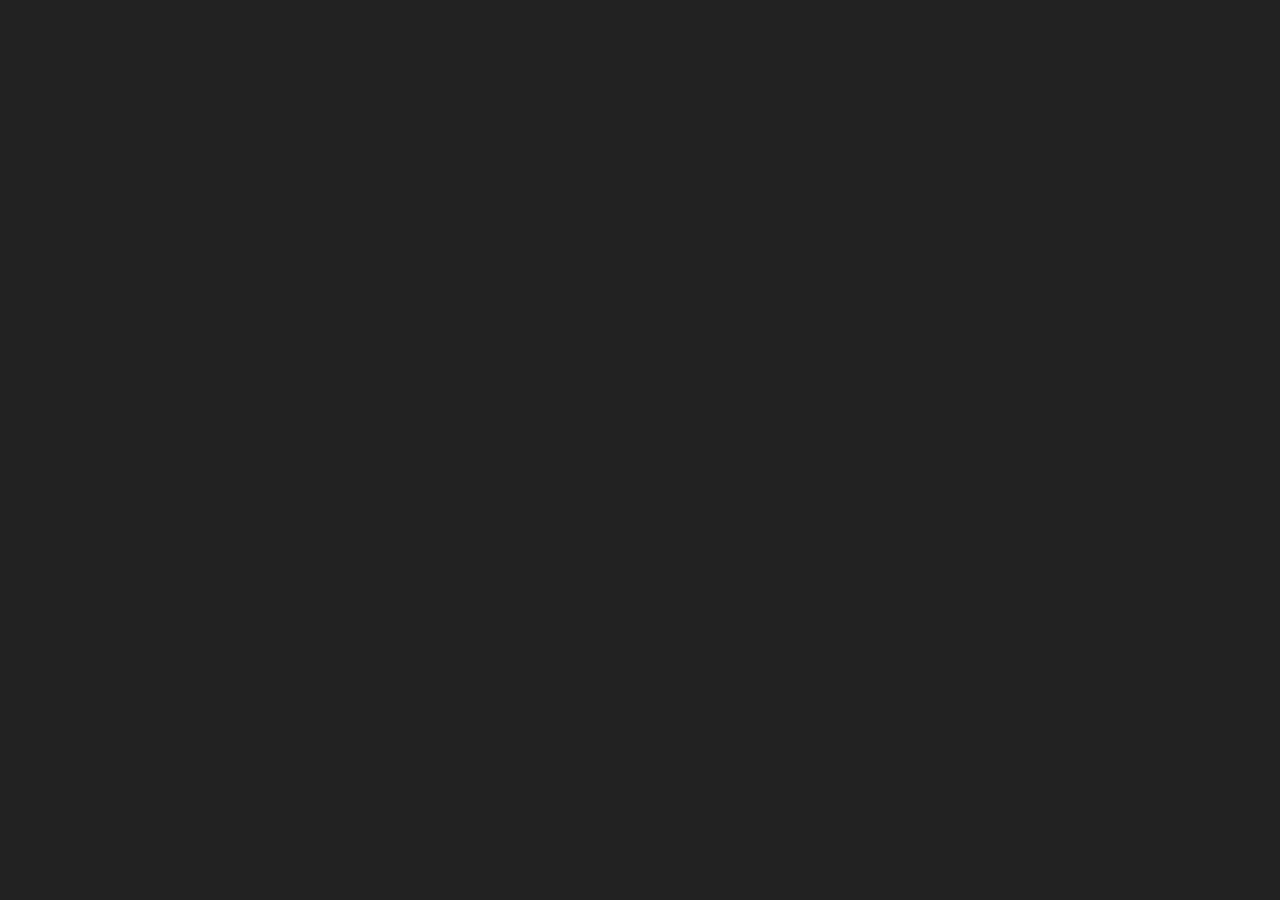
==== index.html @ 189d922a "Update map: add historical flood events and highlight 6 priority districts with prominent shading" ====
<!DOCTYPE html>
<html>
<head>
    <title>Bangladesh Flood Analysis - Priority Districts</title>
    <meta charset="utf-8" />
    <meta name="viewport" content="width=device-width, initial-scale=1.0">
    <link rel="stylesheet" href="https://unpkg.com/leaflet@1.7.1/dist/leaflet.css" />
    <style>
        body { margin: 0; padding: 0; }
        #map { height: 100vh; width: 100%; background: #222; }
        .info { padding: 6px 8px; font: 14px/16px Arial, Helvetica, sans-serif; background: white; background: rgba(255,255,255,0.9); box-shadow: 0 0 15px rgba(0,0,0,0.2); border-radius: 5px; }
        .legend { line-height: 24px; color: #333; background: white; padding: 10px; border-radius: 5px; box-shadow: 0 0 15px rgba(0,0,0,0.2); }
        .legend i { width: 20px; height: 20px; float: left; margin-right: 10px; opacity: 0.8; border: 1px solid #999; }
    </style>
</head>
<body>
    <div id="map"></div>
    <script src="https://unpkg.com/leaflet@1.7.1/dist/leaflet.js"></script>
    <script>
        // Initialize map centered on Bangladesh
        var map = L.map('map').setView([23.6850, 90.3563], 7);

        // Dark base map with English labels
        L.tileLayer('https://{s}.basemaps.cartocdn.com/dark_all/{z}/{x}/{y}{r}.png', {
            attribution: '&copy; <a href="https://www.openstreetmap.org/copyright">OpenStreetMap</a> contributors &copy; <a href="https://carto.com/attributions">CARTO</a>',
            subdomains: 'abcd',
            maxZoom: 19
        }).addTo(map);

        // Styling for NON-priority districts (Shaded prominently)
        function styleOtherDistricts(feature) {
            return {
                fillColor: '#006d2c', // Dark Green
                weight: 1.5,
                opacity: 1,
                color: '#fff',
                fillOpacity: 0.6
            };
        }

        // Styling for priority districts (Highlighted boldly)
        function stylePriorityDistricts(feature) {
            return {
                fillColor: '#ff7800', // Bold Orange
                weight: 3,
                opacity: 1,
                color: '#fff',
                dashArray: '',
                fillOpacity: 0.85
            };
        }

        // Load and plot layers in sequence
        
        // 1. Background Districts
        fetch('other_districts.geojson')
            .then(res => res.json())
            .then(data => {
                L.geoJSON(data, { style: styleOtherDistricts }).addTo(map);
            });

        // 2. Priority Districts
        fetch('priority_districts.geojson')
            .then(res => res.json())
            .then(data => {
                L.geoJSON(data, {
                    style: stylePriorityDistricts,
                    onEachFeature: function(feature, layer) {
                        layer.bindPopup("<b>Priority District:</b> " + feature.properties.ADM2_EN);
                    }
                }).addTo(map);
            });

        // 3. Flood Events (Large, Bright Red Markers)
        fetch('bangladesh_floods.geojson')
            .then(res => res.json())
            .then(data => {
                L.geoJSON(data, {
                    pointToLayer: function (feature, latlng) {
                        return L.circleMarker(latlng, {
                            radius: 8,
                            fillColor: "#ff0000",
                            color: "#fff",
                            weight: 2,
                            opacity: 1,
                            fillOpacity: 1
                        });
                    },
                    onEachFeature: function(feature, layer) {
                        var props = feature.properties;
                        var popupContent = "<div style='font-family: Arial;'>" +
                                         "<h3 style='margin:0 0 10px 0;'>Flood Event</h3>" +
                                         "<b>Location:</b> Bangladesh<br>" +
                                         "<b>Main Cause:</b> " + props.MainCause + "<br>" +
                                         "<b>Severity:</b> " + props.Severity + "<br>" +
                                         "<b>Dates:</b> " + props.Began + " to " + props.Ended + "<br>" +
                                         "<b>Displaced:</b> " + (props.Displaced || "N/A") +
                                         "</div>";
                        layer.bindPopup(popupContent);
                    }
                }).addTo(map);
            });

        // Legend
        var legend = L.control({position: 'bottomright'});
        legend.onAdd = function (map) {
            var div = L.DomUtil.create('div', 'info legend'),
                grades = ["Priority Districts", "Bangladesh Territory", "Flood Event Point"],
                colors = ["#ff7800", "#006d2c", "#ff0000"];

            for (var i = 0; i < grades.length; i++) {
                div.innerHTML +=
                    '<i style="background:' + colors[i] + '"></i> ' +
                    grades[i] + '<br>';
            }
            return div;
        };
        legend.addTo(map);

    </script>
</body>
</html>
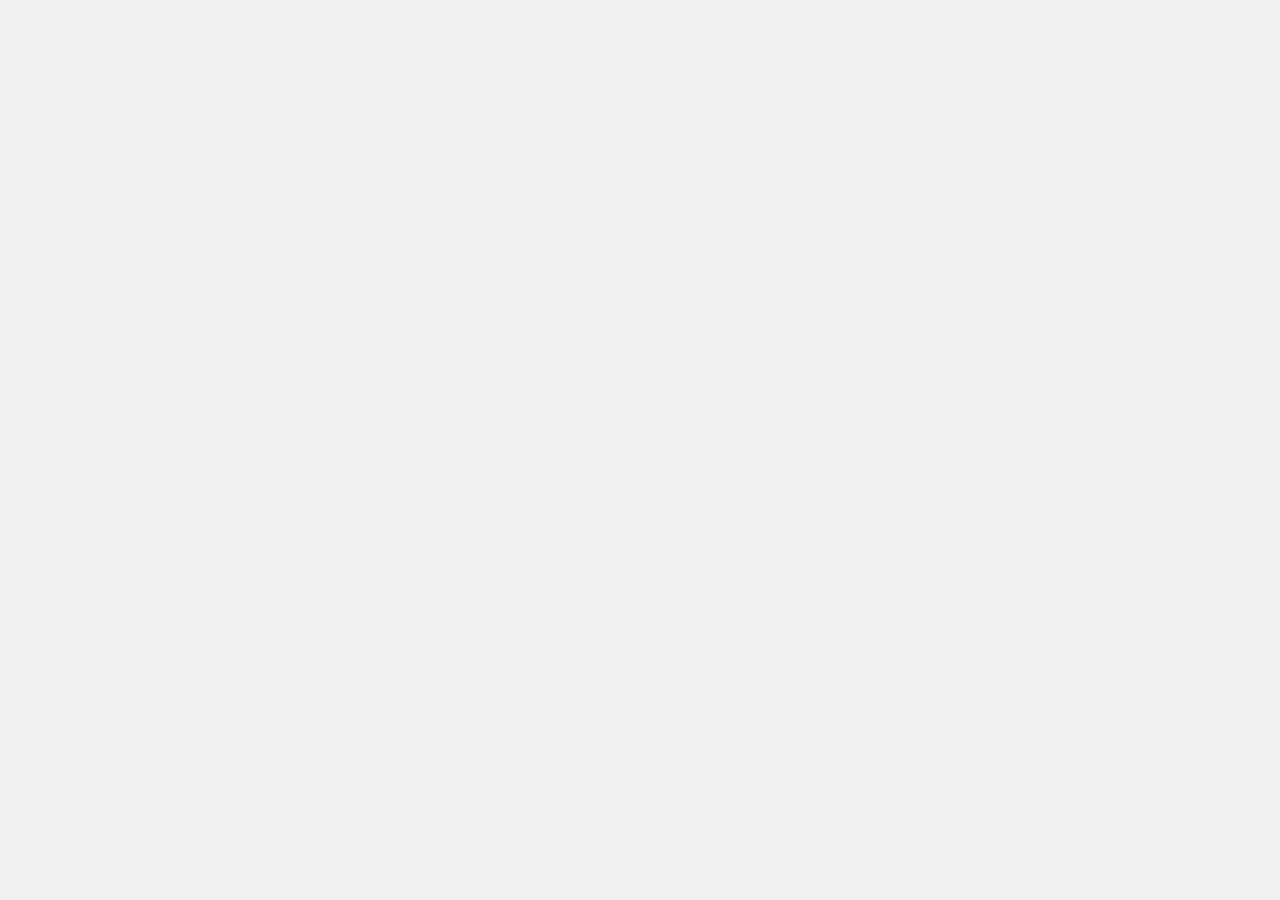
==== commit 01c032f0: "Update map to light theme with overall shading and fixed clickable flood points" ====
--- a/index.html
+++ b/index.html
@@ -7,7 +7,7 @@
     <link rel="stylesheet" href="https://unpkg.com/leaflet@1.7.1/dist/leaflet.css" />
     <style>
         body { margin: 0; padding: 0; }
-        #map { height: 100vh; width: 100%; background: #222; }
+        #map { height: 100vh; width: 100%; background: #f0f0f0; }
         .info { padding: 6px 8px; font: 14px/16px Arial, Helvetica, sans-serif; background: white; background: rgba(255,255,255,0.9); box-shadow: 0 0 15px rgba(0,0,0,0.2); border-radius: 5px; }
         .legend { line-height: 24px; color: #333; background: white; padding: 10px; border-radius: 5px; box-shadow: 0 0 15px rgba(0,0,0,0.2); }
         .legend i { width: 20px; height: 20px; float: left; margin-right: 10px; opacity: 0.8; border: 1px solid #999; }
@@ -20,21 +20,24 @@
         // Initialize map centered on Bangladesh
         var map = L.map('map').setView([23.6850, 90.3563], 7);
 
-        // Dark base map with English labels
-        L.tileLayer('https://{s}.basemaps.cartocdn.com/dark_all/{z}/{x}/{y}{r}.png', {
-            attribution: '&copy; <a href="https://www.openstreetmap.org/copyright">OpenStreetMap</a> contributors &copy; <a href="https://carto.com/attributions">CARTO</a>',
-            subdomains: 'abcd',
+        // Create a custom pane for flood events to ensure they stay on top AND are clickable
+        var floodPane = map.createPane('floodPane');
+        floodPane.style.zIndex = 650; // Higher than district layers (default overlayPane is 400)
+
+        // LIGHT base map with English labels (OpenStreetMap Standard)
+        L.tileLayer('https://{s}.tile.openstreetmap.org/{z}/{x}/{y}.png', {
+            attribution: '&copy; <a href="https://www.openstreetmap.org/copyright">OpenStreetMap</a> contributors',
             maxZoom: 19
         }).addTo(map);
 
-        // Styling for NON-priority districts (Shaded prominently)
-        function styleOtherDistricts(feature) {
+        // Styling for the overall Bangladesh boundary (Lightly shaded, no internal borders)
+        function styleBoundary(feature) {
             return {
-                fillColor: '#006d2c', // Dark Green
-                weight: 1.5,
+                fillColor: '#a1d99b', // Very Light Green
+                weight: 2,
                 opacity: 1,
-                color: '#fff',
-                fillOpacity: 0.6
+                color: '#31a354', // Green border for the country outline
+                fillOpacity: 0.2
             };
         }
 
@@ -42,58 +45,59 @@
         function stylePriorityDistricts(feature) {
             return {
                 fillColor: '#ff7800', // Bold Orange
-                weight: 3,
+                weight: 2,
                 opacity: 1,
                 color: '#fff',
-                dashArray: '',
-                fillOpacity: 0.85
+                fillOpacity: 0.7,
+                interactive: true
             };
         }
 
-        // Load and plot layers in sequence
-        
-        // 1. Background Districts
-        fetch('other_districts.geojson')
+        // 1. Load Overall Bangladesh Boundary (ADM0)
+        fetch('bd_boundary.geojson')
             .then(res => res.json())
             .then(data => {
-                L.geoJSON(data, { style: styleOtherDistricts }).addTo(map);
+                L.geoJSON(data, { style: styleBoundary, interactive: false }).addTo(map);
             });
 
-        // 2. Priority Districts
+        // 2. Load Priority Districts (Highlighted)
         fetch('priority_districts.geojson')
             .then(res => res.json())
             .then(data => {
                 L.geoJSON(data, {
                     style: stylePriorityDistricts,
                     onEachFeature: function(feature, layer) {
-                        layer.bindPopup("<b>Priority District:</b> " + feature.properties.ADM2_EN);
+                        layer.bindPopup("<b>Priority District:</b> " + (feature.properties.ADM2_EN || "District"));
                     }
                 }).addTo(map);
             });
 
-        // 3. Flood Events (Large, Bright Red Markers)
+        // 3. Load Flood Events (TOP LAYER - in custom pane for interactivity)
         fetch('bangladesh_floods.geojson')
             .then(res => res.json())
             .then(data => {
                 L.geoJSON(data, {
+                    pane: 'floodPane',
                     pointToLayer: function (feature, latlng) {
                         return L.circleMarker(latlng, {
-                            radius: 8,
+                            radius: 10,
                             fillColor: "#ff0000",
                             color: "#fff",
                             weight: 2,
                             opacity: 1,
-                            fillOpacity: 1
+                            fillOpacity: 1,
+                            interactive: true 
                         });
                     },
                     onEachFeature: function(feature, layer) {
                         var props = feature.properties;
-                        var popupContent = "<div style='font-family: Arial;'>" +
-                                         "<h3 style='margin:0 0 10px 0;'>Flood Event</h3>" +
+                        var popupContent = "<div style='font-family: Arial; min-width: 200px;'>" +
+                                         "<h3 style='margin:0 0 10px 0; color: #d73027;'>Flood Event</h3>" +
                                          "<b>Location:</b> Bangladesh<br>" +
                                          "<b>Main Cause:</b> " + props.MainCause + "<br>" +
                                          "<b>Severity:</b> " + props.Severity + "<br>" +
                                          "<b>Dates:</b> " + props.Began + " to " + props.Ended + "<br>" +
+                                         "<b>Fatalities:</b> " + (props.Dead || "0") + "<br>" +
                                          "<b>Displaced:</b> " + (props.Displaced || "N/A") +
                                          "</div>";
                         layer.bindPopup(popupContent);
@@ -105,8 +109,8 @@
         var legend = L.control({position: 'bottomright'});
         legend.onAdd = function (map) {
             var div = L.DomUtil.create('div', 'info legend'),
-                grades = ["Priority Districts", "Bangladesh Territory", "Flood Event Point"],
-                colors = ["#ff7800", "#006d2c", "#ff0000"];
+                grades = ["Priority Districts", "Bangladesh Territory", "Flood Event (Clickable)"],
+                colors = ["#ff7800", "#a1d99b", "#ff0000"];
 
             for (var i = 0; i < grades.length; i++) {
                 div.innerHTML +=
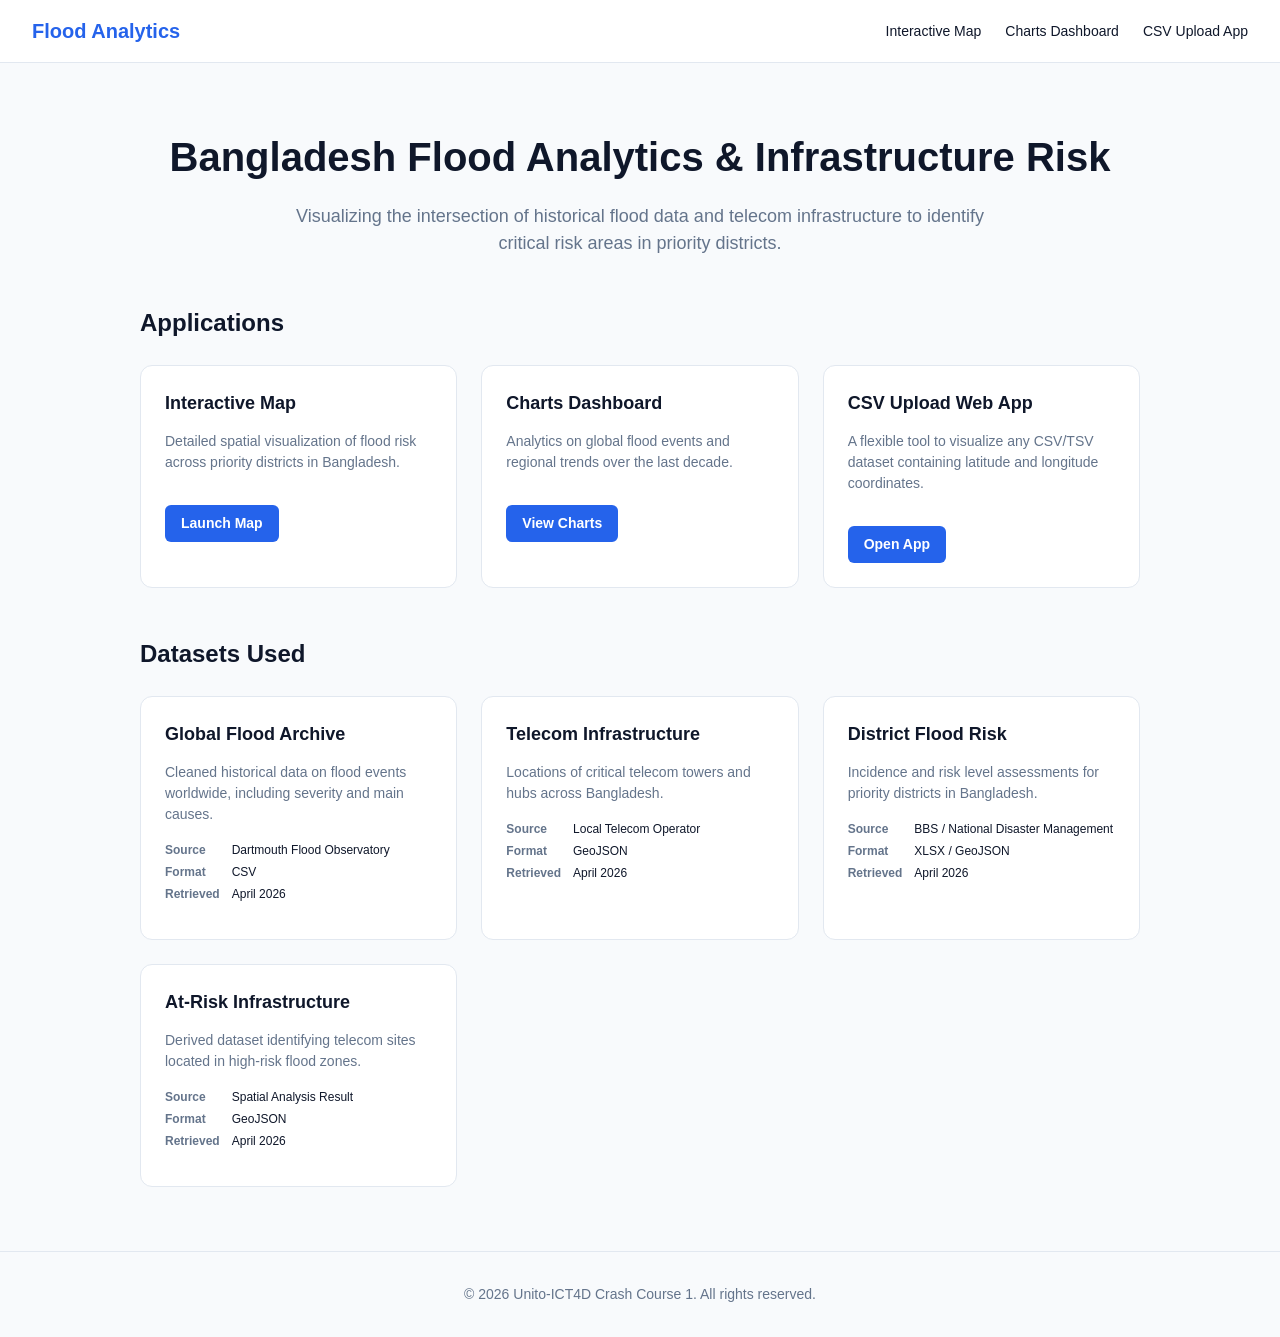
==== commit 13e1ed54: "Add project landing page with dataset metadata and navigation" ====
--- a/index.html
+++ b/index.html
@@ -1,126 +1,257 @@
 <!DOCTYPE html>
-<html>
+<html lang="en">
 <head>
-    <title>Bangladesh Flood Analysis - Priority Districts</title>
-    <meta charset="utf-8" />
-    <meta name="viewport" content="width=device-width, initial-scale=1.0">
-    <link rel="stylesheet" href="https://unpkg.com/leaflet@1.7.1/dist/leaflet.css" />
-    <style>
-        body { margin: 0; padding: 0; }
-        #map { height: 100vh; width: 100%; background: #f0f0f0; }
-        .info { padding: 6px 8px; font: 14px/16px Arial, Helvetica, sans-serif; background: white; background: rgba(255,255,255,0.9); box-shadow: 0 0 15px rgba(0,0,0,0.2); border-radius: 5px; }
-        .legend { line-height: 24px; color: #333; background: white; padding: 10px; border-radius: 5px; box-shadow: 0 0 15px rgba(0,0,0,0.2); }
-        .legend i { width: 20px; height: 20px; float: left; margin-right: 10px; opacity: 0.8; border: 1px solid #999; }
-    </style>
+  <meta charset="UTF-8">
+  <meta name="viewport" content="width=device-width, initial-scale=1.0">
+  <title>Bangladesh Flood Analytics & Telecom Infrastructure</title>
+  <style>
+    :root {
+      --bg: #f8fafc;
+      --bg-card: #ffffff;
+      --border: #e2e8f0;
+      --text: #0f172a;
+      --text-muted: #64748b;
+      --primary: #2563eb;
+      --primary-hover: #1d4ed8;
+    }
+
+    body {
+      font-family: -apple-system, BlinkMacSystemFont, "Segoe UI", Roboto, sans-serif;
+      background-color: var(--bg);
+      color: var(--text);
+      line-height: 1.5;
+      margin: 0;
+    }
+
+    nav {
+      background: var(--bg-card);
+      border-bottom: 1px solid var(--border);
+      padding: 1rem 2rem;
+      display: flex;
+      justify-content: space-between;
+      align-items: center;
+      position: sticky;
+      top: 0;
+      z-index: 100;
+    }
+
+    nav .logo {
+      font-weight: 700;
+      font-size: 1.25rem;
+      color: var(--primary);
+      text-decoration: none;
+    }
+
+    nav .links {
+      display: flex;
+      gap: 1.5rem;
+    }
+
+    nav .links a {
+      text-decoration: none;
+      color: var(--text);
+      font-size: 0.875rem;
+      font-weight: 500;
+      transition: color 0.2s;
+    }
+
+    nav .links a:hover {
+      color: var(--primary);
+    }
+
+    header {
+      max-width: 1000px;
+      margin: 4rem auto 2rem;
+      padding: 0 2rem;
+      text-align: center;
+    }
+
+    header h1 {
+      font-size: 2.5rem;
+      font-weight: 800;
+      margin-bottom: 1rem;
+    }
+
+    header p {
+      font-size: 1.125rem;
+      color: var(--text-muted);
+      max-width: 700px;
+      margin: 0 auto;
+    }
+
+    .container {
+      max-width: 1000px;
+      margin: 0 auto 4rem;
+      padding: 0 2rem;
+    }
+
+    section {
+      margin-top: 3rem;
+    }
+
+    section h2 {
+      font-size: 1.5rem;
+      margin-bottom: 1.5rem;
+    }
+
+    .grid {
+      display: grid;
+      grid-template-columns: repeat(auto-fill, minmax(300px, 1fr));
+      gap: 1.5rem;
+    }
+
+    .card {
+      background: var(--bg-card);
+      border: 1px solid var(--border);
+      border-radius: 0.75rem;
+      padding: 1.5rem;
+      transition: transform 0.2s, box-shadow 0.2s;
+    }
+
+    .card:hover {
+      transform: translateY(-4px);
+      box-shadow: 0 10px 15px -3px rgba(0, 0, 0, 0.1);
+    }
+
+    .card h3 {
+      margin-top: 0;
+      font-size: 1.125rem;
+      margin-bottom: 0.5rem;
+    }
+
+    .card p {
+      font-size: 0.875rem;
+      color: var(--text-muted);
+      margin-bottom: 1rem;
+    }
+
+    .metadata {
+      font-size: 0.75rem;
+      display: grid;
+      grid-template-columns: auto 1fr;
+      gap: 0.25rem 0.75rem;
+    }
+
+    .metadata dt {
+      color: var(--text-muted);
+      font-weight: 600;
+    }
+
+    .metadata dd {
+      margin: 0;
+      color: var(--text);
+    }
+
+    .btn {
+      display: inline-block;
+      margin-top: 1rem;
+      padding: 0.5rem 1rem;
+      background: var(--primary);
+      color: white;
+      text-decoration: none;
+      border-radius: 0.375rem;
+      font-size: 0.875rem;
+      font-weight: 600;
+      transition: background 0.2s;
+    }
+
+    .btn:hover {
+      background: var(--primary-hover);
+    }
+
+    footer {
+      text-align: center;
+      padding: 2rem;
+      font-size: 0.875rem;
+      color: var(--text-muted);
+      border-top: 1px solid var(--border);
+    }
+  </style>
 </head>
 <body>
-    <div id="map"></div>
-    <script src="https://unpkg.com/leaflet@1.7.1/dist/leaflet.js"></script>
-    <script>
-        // Initialize map centered on Bangladesh
-        var map = L.map('map').setView([23.6850, 90.3563], 7);
-
-        // Create a custom pane for flood events to ensure they stay on top AND are clickable
-        var floodPane = map.createPane('floodPane');
-        floodPane.style.zIndex = 650; // Higher than district layers (default overlayPane is 400)
-
-        // LIGHT base map with English labels (OpenStreetMap Standard)
-        L.tileLayer('https://{s}.tile.openstreetmap.org/{z}/{x}/{y}.png', {
-            attribution: '&copy; <a href="https://www.openstreetmap.org/copyright">OpenStreetMap</a> contributors',
-            maxZoom: 19
-        }).addTo(map);
-
-        // Styling for the overall Bangladesh boundary (Lightly shaded, no internal borders)
-        function styleBoundary(feature) {
-            return {
-                fillColor: '#a1d99b', // Very Light Green
-                weight: 2,
-                opacity: 1,
-                color: '#31a354', // Green border for the country outline
-                fillOpacity: 0.2
-            };
-        }
-
-        // Styling for priority districts (Highlighted boldly)
-        function stylePriorityDistricts(feature) {
-            return {
-                fillColor: '#ff7800', // Bold Orange
-                weight: 2,
-                opacity: 1,
-                color: '#fff',
-                fillOpacity: 0.7,
-                interactive: true
-            };
-        }
-
-        // 1. Load Overall Bangladesh Boundary (ADM0)
-        fetch('bd_boundary.geojson')
-            .then(res => res.json())
-            .then(data => {
-                L.geoJSON(data, { style: styleBoundary, interactive: false }).addTo(map);
-            });
-
-        // 2. Load Priority Districts (Highlighted)
-        fetch('priority_districts.geojson')
-            .then(res => res.json())
-            .then(data => {
-                L.geoJSON(data, {
-                    style: stylePriorityDistricts,
-                    onEachFeature: function(feature, layer) {
-                        layer.bindPopup("<b>Priority District:</b> " + (feature.properties.ADM2_EN || "District"));
-                    }
-                }).addTo(map);
-            });
-
-        // 3. Load Flood Events (TOP LAYER - in custom pane for interactivity)
-        fetch('bangladesh_floods.geojson')
-            .then(res => res.json())
-            .then(data => {
-                L.geoJSON(data, {
-                    pane: 'floodPane',
-                    pointToLayer: function (feature, latlng) {
-                        return L.circleMarker(latlng, {
-                            radius: 10,
-                            fillColor: "#ff0000",
-                            color: "#fff",
-                            weight: 2,
-                            opacity: 1,
-                            fillOpacity: 1,
-                            interactive: true 
-                        });
-                    },
-                    onEachFeature: function(feature, layer) {
-                        var props = feature.properties;
-                        var popupContent = "<div style='font-family: Arial; min-width: 200px;'>" +
-                                         "<h3 style='margin:0 0 10px 0; color: #d73027;'>Flood Event</h3>" +
-                                         "<b>Location:</b> Bangladesh<br>" +
-                                         "<b>Main Cause:</b> " + props.MainCause + "<br>" +
-                                         "<b>Severity:</b> " + props.Severity + "<br>" +
-                                         "<b>Dates:</b> " + props.Began + " to " + props.Ended + "<br>" +
-                                         "<b>Fatalities:</b> " + (props.Dead || "0") + "<br>" +
-                                         "<b>Displaced:</b> " + (props.Displaced || "N/A") +
-                                         "</div>";
-                        layer.bindPopup(popupContent);
-                    }
-                }).addTo(map);
-            });
-
-        // Legend
-        var legend = L.control({position: 'bottomright'});
-        legend.onAdd = function (map) {
-            var div = L.DomUtil.create('div', 'info legend'),
-                grades = ["Priority Districts", "Bangladesh Territory", "Flood Event (Clickable)"],
-                colors = ["#ff7800", "#a1d99b", "#ff0000"];
-
-            for (var i = 0; i < grades.length; i++) {
-                div.innerHTML +=
-                    '<i style="background:' + colors[i] + '"></i> ' +
-                    grades[i] + '<br>';
-            }
-            return div;
-        };
-        legend.addTo(map);
-
-    </script>
+
+  <nav>
+    <a href="#" class="logo">Flood Analytics</a>
+    <div class="links">
+      <a href="bangladesh_maps/flood-incidence-and-risk-across-priority-districts.html">Interactive Map</a>
+      <a href="flood_analytics.html">Charts Dashboard</a>
+      <a href="map-visualizer.html">CSV Upload App</a>
+    </div>
+  </nav>
+
+  <header>
+    <h1>Bangladesh Flood Analytics & Infrastructure Risk</h1>
+    <p>Visualizing the intersection of historical flood data and telecom infrastructure to identify critical risk areas in priority districts.</p>
+  </header>
+
+  <div class="container">
+    <section>
+      <h2>Applications</h2>
+      <div class="grid">
+        <div class="card">
+          <h3>Interactive Map</h3>
+          <p>Detailed spatial visualization of flood risk across priority districts in Bangladesh.</p>
+          <a href="bangladesh_maps/flood-incidence-and-risk-across-priority-districts.html" class="btn">Launch Map</a>
+        </div>
+        <div class="card">
+          <h3>Charts Dashboard</h3>
+          <p>Analytics on global flood events and regional trends over the last decade.</p>
+          <a href="flood_analytics.html" class="btn">View Charts</a>
+        </div>
+        <div class="card">
+          <h3>CSV Upload Web App</h3>
+          <p>A flexible tool to visualize any CSV/TSV dataset containing latitude and longitude coordinates.</p>
+          <a href="map-visualizer.html" class="btn">Open App</a>
+        </div>
+      </div>
+    </section>
+
+    <section>
+      <h2>Datasets Used</h2>
+      <div class="grid">
+        <div class="card">
+          <h3>Global Flood Archive</h3>
+          <p>Cleaned historical data on flood events worldwide, including severity and main causes.</p>
+          <dl class="metadata">
+            <dt>Source</dt><dd>Dartmouth Flood Observatory</dd>
+            <dt>Format</dt><dd>CSV</dd>
+            <dt>Retrieved</dt><dd>April 2026</dd>
+          </dl>
+        </div>
+        <div class="card">
+          <h3>Telecom Infrastructure</h3>
+          <p>Locations of critical telecom towers and hubs across Bangladesh.</p>
+          <dl class="metadata">
+            <dt>Source</dt><dd>Local Telecom Operator</dd>
+            <dt>Format</dt><dd>GeoJSON</dd>
+            <dt>Retrieved</dt><dd>April 2026</dd>
+          </dl>
+        </div>
+        <div class="card">
+          <h3>District Flood Risk</h3>
+          <p>Incidence and risk level assessments for priority districts in Bangladesh.</p>
+          <dl class="metadata">
+            <dt>Source</dt><dd>BBS / National Disaster Management</dd>
+            <dt>Format</dt><dd>XLSX / GeoJSON</dd>
+            <dt>Retrieved</dt><dd>April 2026</dd>
+          </dl>
+        </div>
+        <div class="card">
+          <h3>At-Risk Infrastructure</h3>
+          <p>Derived dataset identifying telecom sites located in high-risk flood zones.</p>
+          <dl class="metadata">
+            <dt>Source</dt><dd>Spatial Analysis Result</dd>
+            <dt>Format</dt><dd>GeoJSON</dd>
+            <dt>Retrieved</dt><dd>April 2026</dd>
+          </dl>
+        </div>
+      </div>
+    </section>
+  </div>
+
+  <footer>
+    &copy; 2026 Unito-ICT4D Crash Course 1. All rights reserved.
+  </footer>
+
 </body>
 </html>
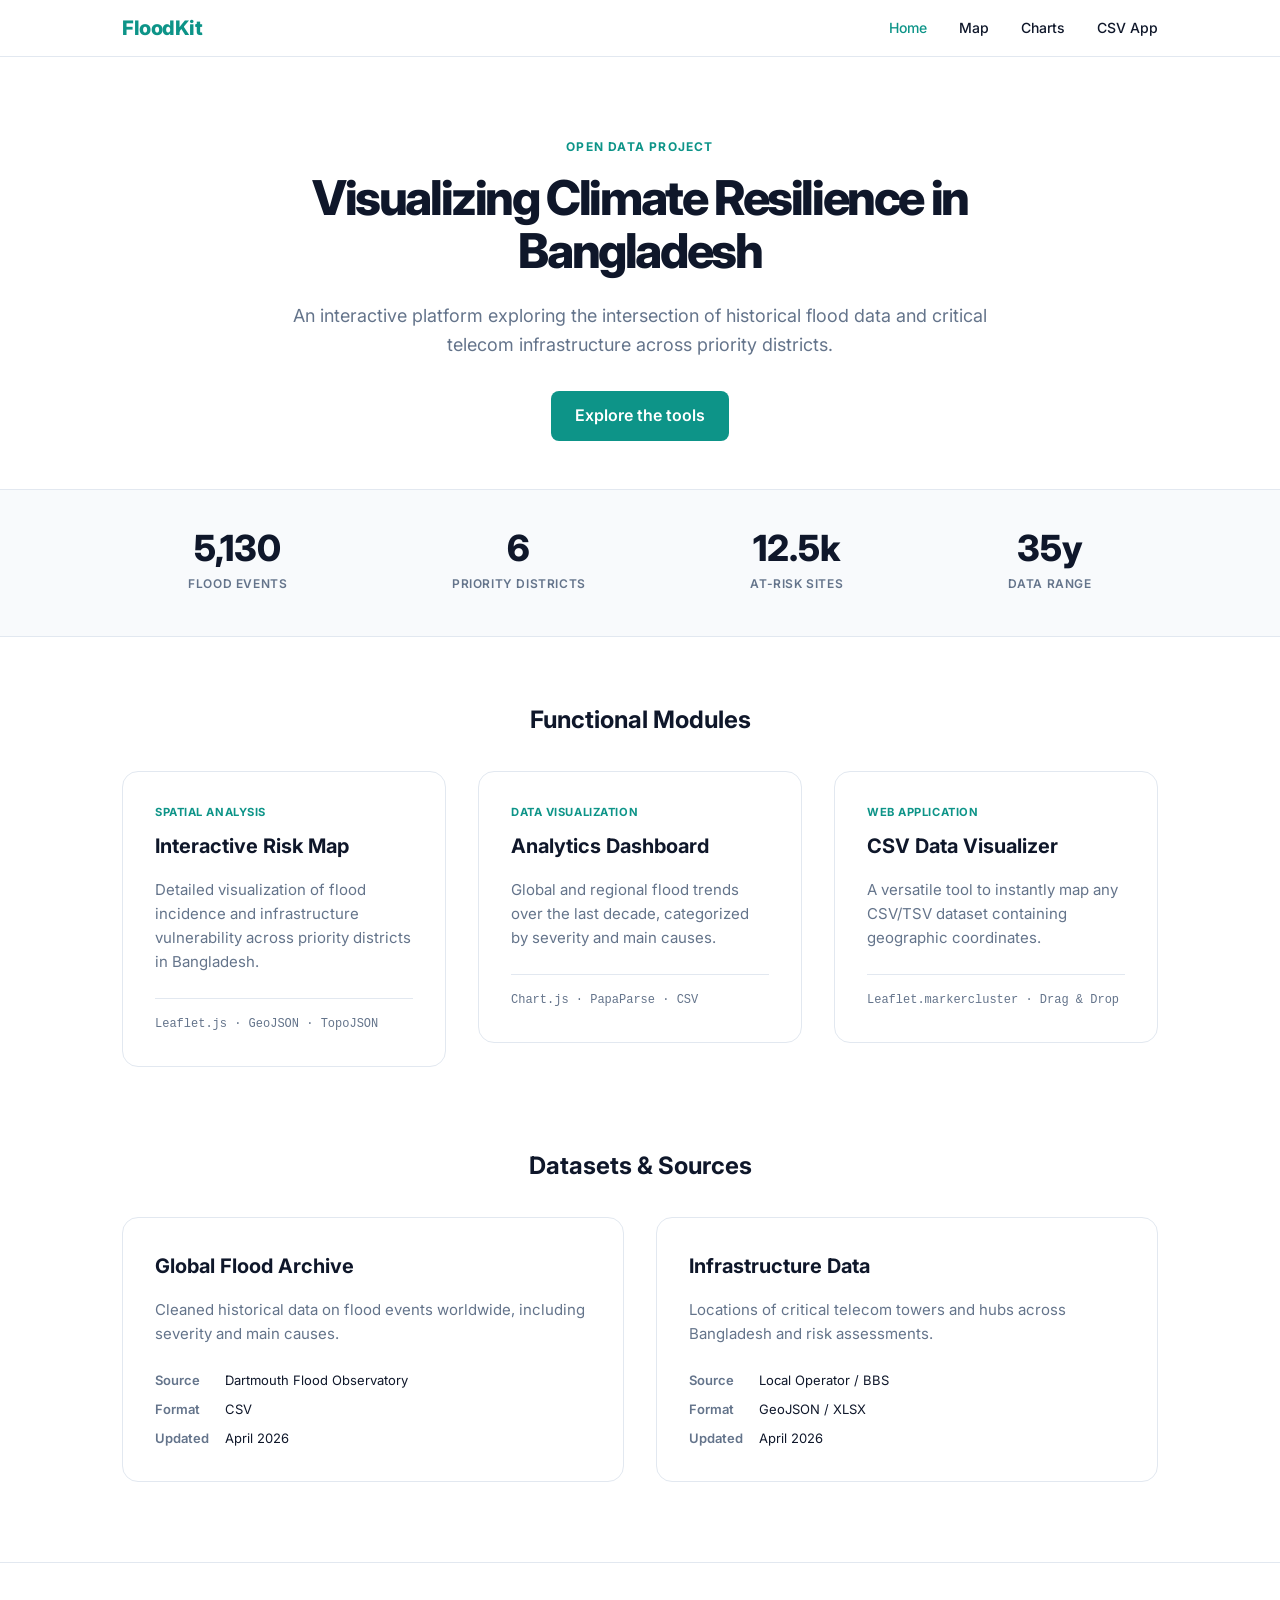
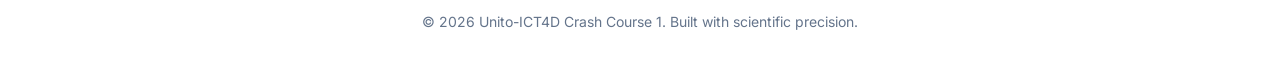
==== commit a69e505a: "Implement persistent navigation bar and mirror FloodKit design across all pages" ====
--- a/index.html
+++ b/index.html
@@ -3,51 +3,64 @@
 <head>
   <meta charset="UTF-8">
   <meta name="viewport" content="width=device-width, initial-scale=1.0">
-  <title>Bangladesh Flood Analytics & Telecom Infrastructure</title>
+  <title>FloodKit | Bangladesh Flood Analytics</title>
+  <link rel="preconnect" href="https://fonts.googleapis.com">
+  <link rel="preconnect" href="https://fonts.gstatic.com" crossorigin>
+  <link href="https://fonts.googleapis.com/css2?family=Inter:wght@400;500;600;700;800&display=swap" rel="stylesheet">
   <style>
     :root {
-      --bg: #f8fafc;
-      --bg-card: #ffffff;
-      --border: #e2e8f0;
+      --primary: #0d9488; /* Teal */
+      --primary-hover: #0f766e;
+      --bg: #ffffff;
+      --bg-alt: #f8fafc;
       --text: #0f172a;
       --text-muted: #64748b;
-      --primary: #2563eb;
-      --primary-hover: #1d4ed8;
-    }
+      --border: #e2e8f0;
+      --card-shadow: 0 4px 6px -1px rgb(0 0 0 / 0.1), 0 2px 4px -2px rgb(0 0 0 / 0.1);
+    }
+
+    * { box-sizing: border-box; margin: 0; padding: 0; }
 
     body {
-      font-family: -apple-system, BlinkMacSystemFont, "Segoe UI", Roboto, sans-serif;
+      font-family: 'Inter', -apple-system, sans-serif;
       background-color: var(--bg);
       color: var(--text);
-      line-height: 1.5;
-      margin: 0;
+      line-height: 1.6;
+    }
+
+    /* Consistent Navigation Bar */
+    .nav-container {
+      position: sticky;
+      top: 0;
+      z-index: 1000;
+      background: rgba(255, 255, 255, 0.8);
+      backdrop-filter: blur(8px);
+      border-bottom: 1px solid var(--border);
     }
 
     nav {
-      background: var(--bg-card);
-      border-bottom: 1px solid var(--border);
-      padding: 1rem 2rem;
+      max-width: 1100px;
+      margin: 0 auto;
+      padding: 0.75rem 2rem;
       display: flex;
       justify-content: space-between;
       align-items: center;
-      position: sticky;
-      top: 0;
-      z-index: 100;
-    }
-
-    nav .logo {
-      font-weight: 700;
+    }
+
+    .brand {
+      font-weight: 800;
       font-size: 1.25rem;
       color: var(--primary);
       text-decoration: none;
-    }
-
-    nav .links {
+      letter-spacing: -0.025em;
+    }
+
+    .nav-links {
       display: flex;
-      gap: 1.5rem;
-    }
-
-    nav .links a {
+      gap: 2rem;
+    }
+
+    .nav-links a {
       text-decoration: none;
       color: var(--text);
       font-size: 0.875rem;
@@ -55,202 +68,283 @@
       transition: color 0.2s;
     }
 
-    nav .links a:hover {
+    .nav-links a:hover, .nav-links a.active {
       color: var(--primary);
     }
 
-    header {
-      max-width: 1000px;
-      margin: 4rem auto 2rem;
+    /* Hero Section */
+    .hero {
+      max-width: 800px;
+      margin: 5rem auto 3rem;
       padding: 0 2rem;
       text-align: center;
     }
 
-    header h1 {
-      font-size: 2.5rem;
+    .hero-label {
+      text-transform: uppercase;
+      font-size: 0.75rem;
+      font-weight: 700;
+      letter-spacing: 0.1em;
+      color: var(--primary);
+      margin-bottom: 1rem;
+      display: block;
+    }
+
+    .hero h1 {
+      font-size: 3rem;
       font-weight: 800;
-      margin-bottom: 1rem;
-    }
-
-    header p {
+      line-height: 1.1;
+      margin-bottom: 1.5rem;
+      letter-spacing: -0.05em;
+    }
+
+    .hero p {
       font-size: 1.125rem;
       color: var(--text-muted);
-      max-width: 700px;
+      margin-bottom: 2rem;
+    }
+
+    .btn-primary {
+      display: inline-block;
+      background: var(--primary);
+      color: white;
+      padding: 0.75rem 1.5rem;
+      border-radius: 0.5rem;
+      text-decoration: none;
+      font-weight: 600;
+      transition: background 0.2s;
+    }
+
+    .btn-primary:hover {
+      background: var(--primary-hover);
+    }
+
+    /* Stats Ribbon */
+    .stats-ribbon {
+      background: var(--bg-alt);
+      border-top: 1px solid var(--border);
+      border-bottom: 1px solid var(--border);
+      padding: 2.5rem 0;
+      margin-bottom: 4rem;
+    }
+
+    .stats-container {
+      max-width: 1100px;
       margin: 0 auto;
-    }
-
+      display: flex;
+      justify-content: space-around;
+      gap: 2rem;
+      padding: 0 2rem;
+    }
+
+    .stat-item {
+      text-align: center;
+    }
+
+    .stat-value {
+      display: block;
+      font-size: 2.25rem;
+      font-weight: 800;
+      color: var(--text);
+      line-height: 1;
+      margin-bottom: 0.25rem;
+    }
+
+    .stat-label {
+      font-size: 0.75rem;
+      text-transform: uppercase;
+      font-weight: 600;
+      letter-spacing: 0.05em;
+      color: var(--text-muted);
+    }
+
+    /* Tool Grid */
     .container {
-      max-width: 1000px;
-      margin: 0 auto 4rem;
+      max-width: 1100px;
+      margin: 0 auto 5rem;
       padding: 0 2rem;
     }
 
-    section {
-      margin-top: 3rem;
-    }
-
-    section h2 {
+    .section-title {
       font-size: 1.5rem;
-      margin-bottom: 1.5rem;
+      font-weight: 700;
+      margin-bottom: 2rem;
+      text-align: center;
     }
 
     .grid {
       display: grid;
-      grid-template-columns: repeat(auto-fill, minmax(300px, 1fr));
-      gap: 1.5rem;
+      grid-template-columns: repeat(auto-fit, minmax(320px, 1fr));
+      gap: 2rem;
     }
 
     .card {
-      background: var(--bg-card);
+      background: var(--bg);
       border: 1px solid var(--border);
-      border-radius: 0.75rem;
-      padding: 1.5rem;
-      transition: transform 0.2s, box-shadow 0.2s;
+      border-radius: 1rem;
+      padding: 2rem;
+      transition: all 0.2s;
+      display: flex;
+      flex-direction: column;
     }
 
     .card:hover {
       transform: translateY(-4px);
-      box-shadow: 0 10px 15px -3px rgba(0, 0, 0, 0.1);
+      box-shadow: var(--card-shadow);
+      border-color: var(--primary);
+    }
+
+    .card-category {
+      font-size: 0.7rem;
+      text-transform: uppercase;
+      font-weight: 700;
+      letter-spacing: 0.05em;
+      color: var(--primary);
+      margin-bottom: 0.5rem;
     }
 
     .card h3 {
-      margin-top: 0;
-      font-size: 1.125rem;
-      margin-bottom: 0.5rem;
+      font-size: 1.25rem;
+      margin-bottom: 1rem;
     }
 
     .card p {
-      font-size: 0.875rem;
-      color: var(--text-muted);
-      margin-bottom: 1rem;
-    }
-
-    .metadata {
+      font-size: 0.9375rem;
+      color: var(--text-muted);
+      margin-bottom: 1.5rem;
+      flex-grow: 1;
+    }
+
+    .tech-badge {
       font-size: 0.75rem;
+      font-family: monospace;
+      color: var(--text-muted);
+      padding-top: 1rem;
+      border-top: 1px solid var(--border);
+    }
+
+    .metadata-grid {
       display: grid;
       grid-template-columns: auto 1fr;
-      gap: 0.25rem 0.75rem;
-    }
-
-    .metadata dt {
+      gap: 0.5rem 1rem;
+      font-size: 0.8125rem;
+    }
+
+    .metadata-grid dt {
       color: var(--text-muted);
       font-weight: 600;
     }
 
-    .metadata dd {
-      margin: 0;
-      color: var(--text);
-    }
-
-    .btn {
-      display: inline-block;
-      margin-top: 1rem;
-      padding: 0.5rem 1rem;
-      background: var(--primary);
-      color: white;
-      text-decoration: none;
-      border-radius: 0.375rem;
+    footer {
+      border-top: 1px solid var(--border);
+      padding: 3rem 2rem;
+      text-align: center;
+      color: var(--text-muted);
       font-size: 0.875rem;
-      font-weight: 600;
-      transition: background 0.2s;
-    }
-
-    .btn:hover {
-      background: var(--primary-hover);
-    }
-
-    footer {
-      text-align: center;
-      padding: 2rem;
-      font-size: 0.875rem;
-      color: var(--text-muted);
-      border-top: 1px solid var(--border);
+    }
+
+    @media (max-width: 640px) {
+      .hero h1 { font-size: 2.25rem; }
+      .stats-container { flex-direction: column; gap: 1.5rem; }
     }
   </style>
 </head>
 <body>
 
-  <nav>
-    <a href="#" class="logo">Flood Analytics</a>
-    <div class="links">
-      <a href="bangladesh_maps/flood-incidence-and-risk-across-priority-districts.html">Interactive Map</a>
-      <a href="flood_analytics.html">Charts Dashboard</a>
-      <a href="map-visualizer.html">CSV Upload App</a>
+  <div class="nav-container">
+    <nav>
+      <a href="index.html" class="brand">FloodKit</a>
+      <div class="nav-links">
+        <a href="index.html" class="active">Home</a>
+        <a href="bangladesh_maps/flood-incidence-and-risk-across-priority-districts.html">Map</a>
+        <a href="flood_analytics.html">Charts</a>
+        <a href="map-visualizer.html">CSV App</a>
+      </div>
+    </nav>
+  </div>
+
+  <header class="hero">
+    <span class="hero-label">Open Data Project</span>
+    <h1>Visualizing Climate Resilience in Bangladesh</h1>
+    <p>An interactive platform exploring the intersection of historical flood data and critical telecom infrastructure across priority districts.</p>
+    <a href="#tools" class="btn-primary">Explore the tools</a>
+  </header>
+
+  <section class="stats-ribbon">
+    <div class="stats-container">
+      <div class="stat-item">
+        <span class="stat-value">5,130</span>
+        <span class="stat-label">Flood Events</span>
+      </div>
+      <div class="stat-item">
+        <span class="stat-value">6</span>
+        <span class="stat-label">Priority Districts</span>
+      </div>
+      <div class="stat-item">
+        <span class="stat-value">12.5k</span>
+        <span class="stat-label">At-Risk Sites</span>
+      </div>
+      <div class="stat-item">
+        <span class="stat-value">35y</span>
+        <span class="stat-label">Data Range</span>
+      </div>
     </div>
-  </nav>
-
-  <header>
-    <h1>Bangladesh Flood Analytics & Infrastructure Risk</h1>
-    <p>Visualizing the intersection of historical flood data and telecom infrastructure to identify critical risk areas in priority districts.</p>
-  </header>
-
-  <div class="container">
-    <section>
-      <h2>Applications</h2>
-      <div class="grid">
+  </section>
+
+  <div class="container" id="tools">
+    <h2 class="section-title">Functional Modules</h2>
+    <div class="grid">
+      <a href="bangladesh_maps/flood-incidence-and-risk-across-priority-districts.html" style="text-decoration: none; color: inherit;">
         <div class="card">
-          <h3>Interactive Map</h3>
-          <p>Detailed spatial visualization of flood risk across priority districts in Bangladesh.</p>
-          <a href="bangladesh_maps/flood-incidence-and-risk-across-priority-districts.html" class="btn">Launch Map</a>
+          <span class="card-category">Spatial Analysis</span>
+          <h3>Interactive Risk Map</h3>
+          <p>Detailed visualization of flood incidence and infrastructure vulnerability across priority districts in Bangladesh.</p>
+          <div class="tech-badge">Leaflet.js · GeoJSON · TopoJSON</div>
         </div>
+      </a>
+      <a href="flood_analytics.html" style="text-decoration: none; color: inherit;">
         <div class="card">
-          <h3>Charts Dashboard</h3>
-          <p>Analytics on global flood events and regional trends over the last decade.</p>
-          <a href="flood_analytics.html" class="btn">View Charts</a>
+          <span class="card-category">Data Visualization</span>
+          <h3>Analytics Dashboard</h3>
+          <p>Global and regional flood trends over the last decade, categorized by severity and main causes.</p>
+          <div class="tech-badge">Chart.js · PapaParse · CSV</div>
         </div>
+      </a>
+      <a href="map-visualizer.html" style="text-decoration: none; color: inherit;">
         <div class="card">
-          <h3>CSV Upload Web App</h3>
-          <p>A flexible tool to visualize any CSV/TSV dataset containing latitude and longitude coordinates.</p>
-          <a href="map-visualizer.html" class="btn">Open App</a>
+          <span class="card-category">Web Application</span>
+          <h3>CSV Data Visualizer</h3>
+          <p>A versatile tool to instantly map any CSV/TSV dataset containing geographic coordinates.</p>
+          <div class="tech-badge">Leaflet.markercluster · Drag & Drop</div>
         </div>
-      </div>
-    </section>
-
-    <section>
-      <h2>Datasets Used</h2>
-      <div class="grid">
-        <div class="card">
-          <h3>Global Flood Archive</h3>
-          <p>Cleaned historical data on flood events worldwide, including severity and main causes.</p>
-          <dl class="metadata">
-            <dt>Source</dt><dd>Dartmouth Flood Observatory</dd>
-            <dt>Format</dt><dd>CSV</dd>
-            <dt>Retrieved</dt><dd>April 2026</dd>
-          </dl>
-        </div>
-        <div class="card">
-          <h3>Telecom Infrastructure</h3>
-          <p>Locations of critical telecom towers and hubs across Bangladesh.</p>
-          <dl class="metadata">
-            <dt>Source</dt><dd>Local Telecom Operator</dd>
-            <dt>Format</dt><dd>GeoJSON</dd>
-            <dt>Retrieved</dt><dd>April 2026</dd>
-          </dl>
-        </div>
-        <div class="card">
-          <h3>District Flood Risk</h3>
-          <p>Incidence and risk level assessments for priority districts in Bangladesh.</p>
-          <dl class="metadata">
-            <dt>Source</dt><dd>BBS / National Disaster Management</dd>
-            <dt>Format</dt><dd>XLSX / GeoJSON</dd>
-            <dt>Retrieved</dt><dd>April 2026</dd>
-          </dl>
-        </div>
-        <div class="card">
-          <h3>At-Risk Infrastructure</h3>
-          <p>Derived dataset identifying telecom sites located in high-risk flood zones.</p>
-          <dl class="metadata">
-            <dt>Source</dt><dd>Spatial Analysis Result</dd>
-            <dt>Format</dt><dd>GeoJSON</dd>
-            <dt>Retrieved</dt><dd>April 2026</dd>
-          </dl>
-        </div>
-      </div>
-    </section>
+      </a>
+    </div>
+
+    <h2 class="section-title" style="margin-top: 5rem;">Datasets & Sources</h2>
+    <div class="grid">
+      <div class="card">
+        <h3>Global Flood Archive</h3>
+        <p>Cleaned historical data on flood events worldwide, including severity and main causes.</p>
+        <dl class="metadata-grid">
+          <dt>Source</dt><dd>Dartmouth Flood Observatory</dd>
+          <dt>Format</dt><dd>CSV</dd>
+          <dt>Updated</dt><dd>April 2026</dd>
+        </dl>
+      </div>
+      <div class="card">
+        <h3>Infrastructure Data</h3>
+        <p>Locations of critical telecom towers and hubs across Bangladesh and risk assessments.</p>
+        <dl class="metadata-grid">
+          <dt>Source</dt><dd>Local Operator / BBS</dd>
+          <dt>Format</dt><dd>GeoJSON / XLSX</dd>
+          <dt>Updated</dt><dd>April 2026</dd>
+        </dl>
+      </div>
+    </div>
   </div>
 
   <footer>
-    &copy; 2026 Unito-ICT4D Crash Course 1. All rights reserved.
+    <p>&copy; 2026 Unito-ICT4D Crash Course 1. Built with scientific precision.</p>
   </footer>
 
 </body>
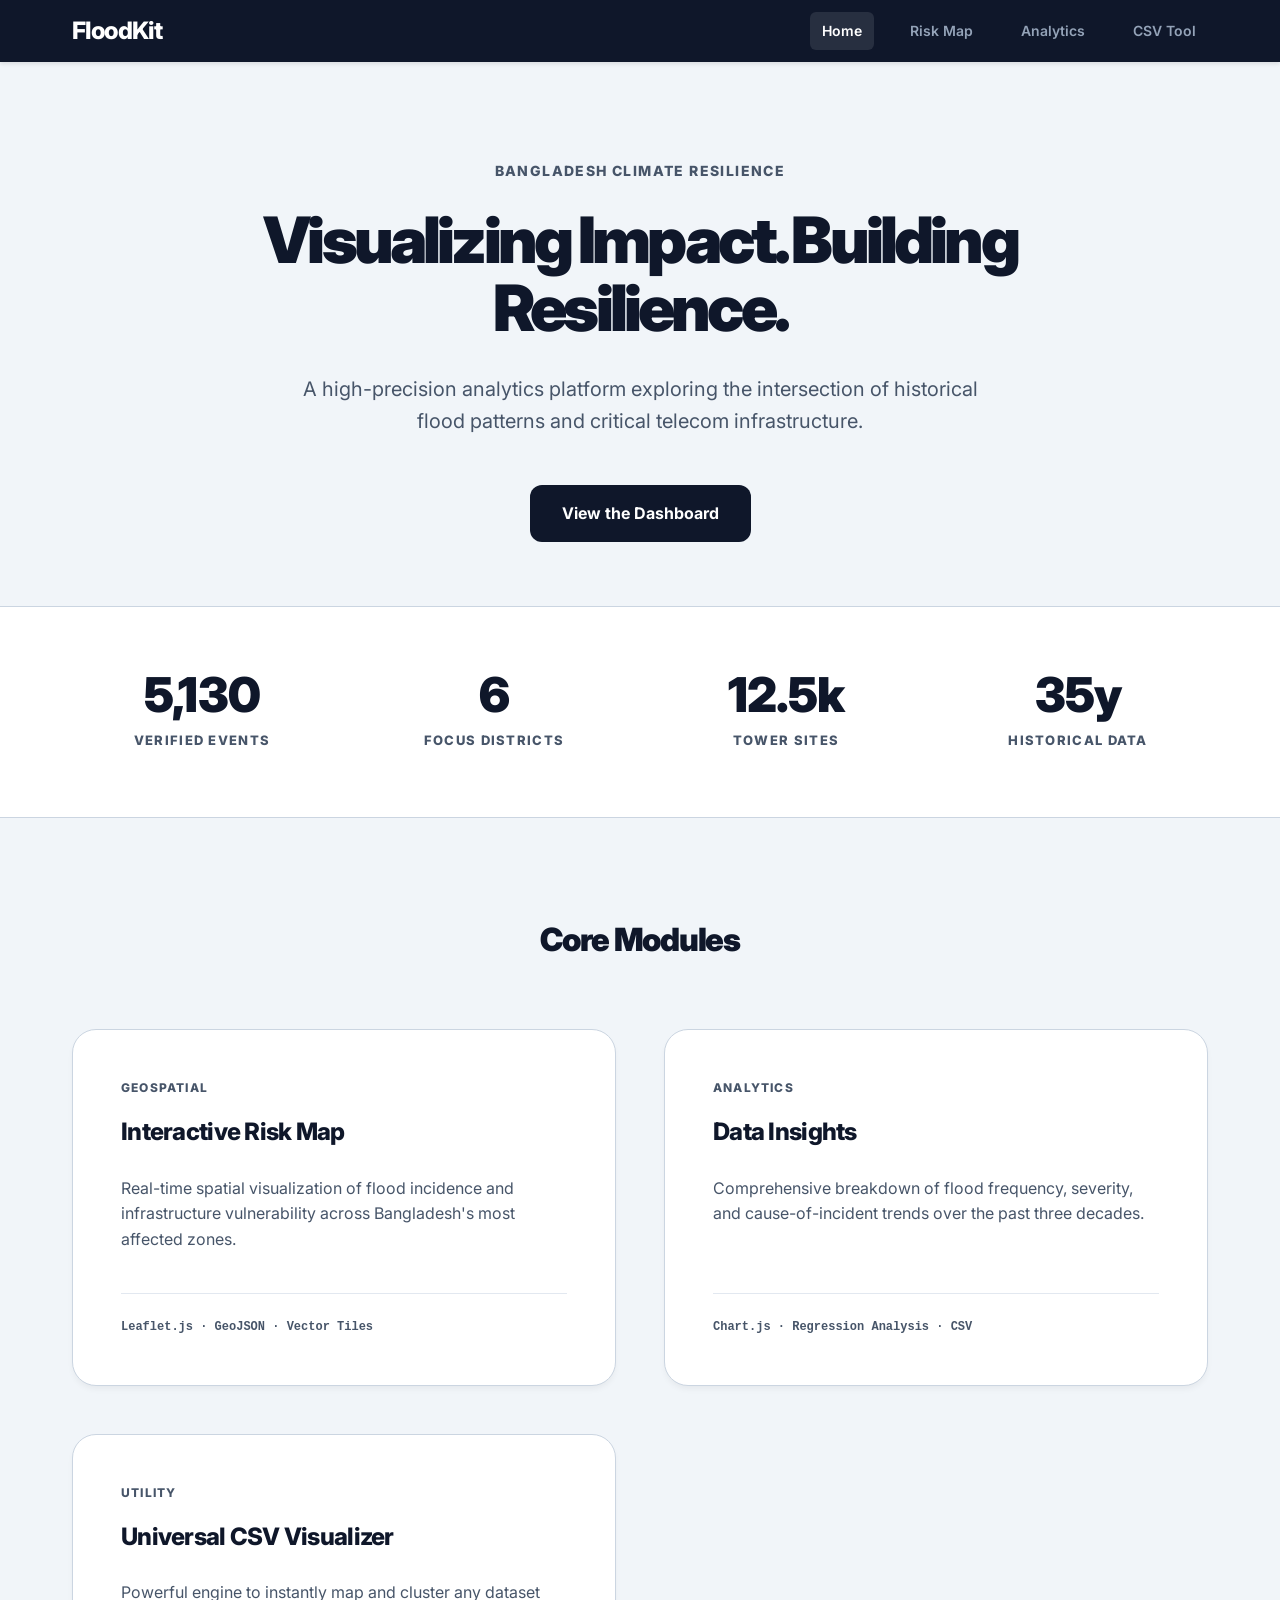
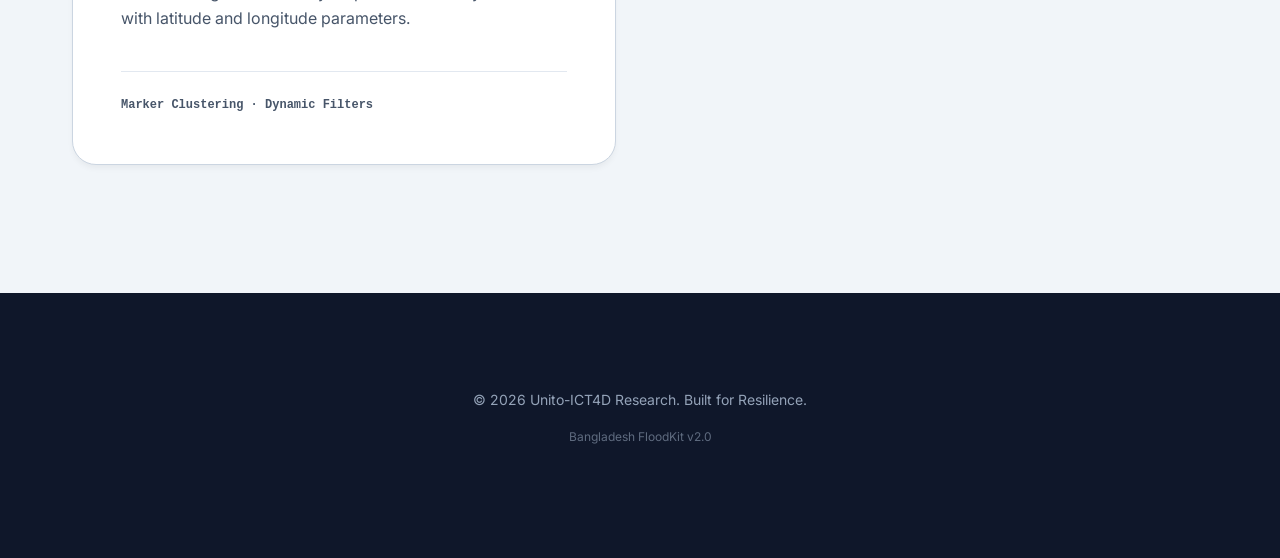
==== commit 58fc27d5: "Reorganize project structure into apps/ and apply bold 'FloodKit' visual theme" ====
--- a/index.html
+++ b/index.html
@@ -9,14 +9,16 @@
   <link href="https://fonts.googleapis.com/css2?family=Inter:wght@400;500;600;700;800&display=swap" rel="stylesheet">
   <style>
     :root {
-      --primary: #0d9488; /* Teal */
-      --primary-hover: #0f766e;
-      --bg: #ffffff;
-      --bg-alt: #f8fafc;
+      --primary: #0f172a; /* Dark Navy/Slate */
+      --primary-accent: #334155;
+      --bg: #f1f5f9; /* Light slate background */
+      --bg-alt: #e2e8f0;
       --text: #0f172a;
-      --text-muted: #64748b;
-      --border: #e2e8f0;
-      --card-shadow: 0 4px 6px -1px rgb(0 0 0 / 0.1), 0 2px 4px -2px rgb(0 0 0 / 0.1);
+      --text-muted: #475569;
+      --border: #cbd5e1;
+      --card-shadow: 0 10px 15px -3px rgb(0 0 0 / 0.1), 0 4px 6px -4px rgb(0 0 0 / 0.1);
+      --nav-bg: #0f172a;
+      --nav-text: #f8fafc;
     }
 
     * { box-sizing: border-box; margin: 0; padding: 0; }
@@ -28,18 +30,20 @@
       line-height: 1.6;
     }
 
-    /* Consistent Navigation Bar */
+    /* Persistent Top Navigation Bar */
     .nav-container {
-      position: sticky;
+      position: fixed;
       top: 0;
+      left: 0;
+      right: 0;
       z-index: 1000;
-      background: rgba(255, 255, 255, 0.8);
-      backdrop-filter: blur(8px);
-      border-bottom: 1px solid var(--border);
+      background: var(--nav-bg);
+      color: var(--nav-text);
+      box-shadow: 0 2px 4px rgba(0,0,0,0.1);
     }
 
     nav {
-      max-width: 1100px;
+      max-width: 1200px;
       margin: 0 auto;
       padding: 0.75rem 2rem;
       display: flex;
@@ -49,90 +53,99 @@
 
     .brand {
       font-weight: 800;
-      font-size: 1.25rem;
-      color: var(--primary);
+      font-size: 1.5rem;
+      color: #fff;
       text-decoration: none;
-      letter-spacing: -0.025em;
+      letter-spacing: -0.05em;
     }
 
     .nav-links {
       display: flex;
-      gap: 2rem;
+      gap: 1.5rem;
     }
 
     .nav-links a {
       text-decoration: none;
-      color: var(--text);
+      color: #94a3b8;
       font-size: 0.875rem;
-      font-weight: 500;
+      font-weight: 600;
       transition: color 0.2s;
+      padding: 0.5rem 0.75rem;
+      border-radius: 0.375rem;
     }
 
     .nav-links a:hover, .nav-links a.active {
-      color: var(--primary);
+      color: #fff;
+      background: rgba(255,255,255,0.1);
     }
 
     /* Hero Section */
     .hero {
-      max-width: 800px;
-      margin: 5rem auto 3rem;
+      max-width: 900px;
+      margin: 10rem auto 4rem;
       padding: 0 2rem;
       text-align: center;
     }
 
     .hero-label {
       text-transform: uppercase;
-      font-size: 0.75rem;
-      font-weight: 700;
+      font-size: 0.875rem;
+      font-weight: 800;
       letter-spacing: 0.1em;
+      color: var(--text-muted);
+      margin-bottom: 1.5rem;
+      display: block;
+    }
+
+    .hero h1 {
+      font-size: 4rem;
+      font-weight: 900;
+      line-height: 1.05;
+      margin-bottom: 2rem;
+      letter-spacing: -0.06em;
       color: var(--primary);
-      margin-bottom: 1rem;
-      display: block;
-    }
-
-    .hero h1 {
-      font-size: 3rem;
-      font-weight: 800;
-      line-height: 1.1;
-      margin-bottom: 1.5rem;
-      letter-spacing: -0.05em;
     }
 
     .hero p {
-      font-size: 1.125rem;
-      color: var(--text-muted);
-      margin-bottom: 2rem;
+      font-size: 1.25rem;
+      color: var(--text-muted);
+      margin-bottom: 3rem;
+      max-width: 700px;
+      margin-left: auto;
+      margin-right: auto;
     }
 
     .btn-primary {
       display: inline-block;
       background: var(--primary);
       color: white;
-      padding: 0.75rem 1.5rem;
-      border-radius: 0.5rem;
+      padding: 1rem 2rem;
+      border-radius: 0.75rem;
       text-decoration: none;
-      font-weight: 600;
-      transition: background 0.2s;
+      font-weight: 700;
+      font-size: 1rem;
+      transition: transform 0.2s, background 0.2s;
     }
 
     .btn-primary:hover {
-      background: var(--primary-hover);
+      background: var(--primary-accent);
+      transform: translateY(-2px);
     }
 
     /* Stats Ribbon */
     .stats-ribbon {
-      background: var(--bg-alt);
+      background: #fff;
+      padding: 4rem 0;
+      margin-bottom: 6rem;
       border-top: 1px solid var(--border);
       border-bottom: 1px solid var(--border);
-      padding: 2.5rem 0;
-      margin-bottom: 4rem;
     }
 
     .stats-container {
-      max-width: 1100px;
+      max-width: 1200px;
       margin: 0 auto;
-      display: flex;
-      justify-content: space-around;
+      display: grid;
+      grid-template-columns: repeat(4, 1fr);
       gap: 2rem;
       padding: 0 2rem;
     }
@@ -143,75 +156,80 @@
 
     .stat-value {
       display: block;
-      font-size: 2.25rem;
-      font-weight: 800;
-      color: var(--text);
+      font-size: 3rem;
+      font-weight: 900;
+      color: var(--primary);
       line-height: 1;
-      margin-bottom: 0.25rem;
+      margin-bottom: 0.5rem;
+      letter-spacing: -0.02em;
     }
 
     .stat-label {
+      font-size: 0.8125rem;
+      text-transform: uppercase;
+      font-weight: 800;
+      letter-spacing: 0.1em;
+      color: var(--text-muted);
+    }
+
+    /* Tool Grid */
+    .container {
+      max-width: 1200px;
+      margin: 0 auto 8rem;
+      padding: 0 2rem;
+    }
+
+    .section-title {
+      font-size: 2rem;
+      font-weight: 900;
+      margin-bottom: 4rem;
+      text-align: center;
+      letter-spacing: -0.04em;
+    }
+
+    .grid {
+      display: grid;
+      grid-template-columns: repeat(auto-fit, minmax(350px, 1fr));
+      gap: 3rem;
+    }
+
+    .card {
+      background: #fff;
+      border-radius: 1.5rem;
+      padding: 3rem;
+      transition: all 0.3s cubic-bezier(0.4, 0, 0.2, 1);
+      display: flex;
+      flex-direction: column;
+      height: 100%;
+      box-shadow: 0 4px 6px -1px rgba(0,0,0,0.05);
+      border: 1px solid var(--border);
+    }
+
+    .card:hover {
+      transform: translateY(-8px);
+      box-shadow: var(--card-shadow);
+    }
+
+    .card-category {
       font-size: 0.75rem;
       text-transform: uppercase;
-      font-weight: 600;
-      letter-spacing: 0.05em;
-      color: var(--text-muted);
-    }
-
-    /* Tool Grid */
-    .container {
-      max-width: 1100px;
-      margin: 0 auto 5rem;
-      padding: 0 2rem;
-    }
-
-    .section-title {
+      font-weight: 800;
+      letter-spacing: 0.1em;
+      color: var(--text-muted);
+      margin-bottom: 1rem;
+    }
+
+    .card h3 {
       font-size: 1.5rem;
-      font-weight: 700;
-      margin-bottom: 2rem;
-      text-align: center;
-    }
-
-    .grid {
-      display: grid;
-      grid-template-columns: repeat(auto-fit, minmax(320px, 1fr));
-      gap: 2rem;
-    }
-
-    .card {
-      background: var(--bg);
-      border: 1px solid var(--border);
-      border-radius: 1rem;
-      padding: 2rem;
-      transition: all 0.2s;
-      display: flex;
-      flex-direction: column;
-    }
-
-    .card:hover {
-      transform: translateY(-4px);
-      box-shadow: var(--card-shadow);
-      border-color: var(--primary);
-    }
-
-    .card-category {
-      font-size: 0.7rem;
-      text-transform: uppercase;
-      font-weight: 700;
-      letter-spacing: 0.05em;
-      color: var(--primary);
-      margin-bottom: 0.5rem;
-    }
-
-    .card h3 {
-      font-size: 1.25rem;
-      margin-bottom: 1rem;
+      font-weight: 800;
+      margin-bottom: 1.5rem;
+      letter-spacing: -0.03em;
     }
 
     .card p {
-      font-size: 0.9375rem;
-      color: var(--text-muted);
-      margin-bottom: 1.5rem;
+      font-size: 1rem;
+      color: var(--text-muted);
+      margin-bottom: 2.5rem;
       flex-grow: 1;
     }
 
@@ -219,33 +237,27 @@
       font-size: 0.75rem;
       font-family: monospace;
       color: var(--text-muted);
-      padding-top: 1rem;
-      border-top: 1px solid var(--border);
-    }
-
-    .metadata-grid {
-      display: grid;
-      grid-template-columns: auto 1fr;
-      gap: 0.5rem 1rem;
-      font-size: 0.8125rem;
-    }
-
-    .metadata-grid dt {
-      color: var(--text-muted);
+      padding-top: 1.5rem;
+      border-top: 1px solid var(--bg-alt);
       font-weight: 600;
     }
 
     footer {
-      border-top: 1px solid var(--border);
-      padding: 3rem 2rem;
+      background: var(--primary);
+      color: #94a3b8;
+      padding: 6rem 2rem;
       text-align: center;
-      color: var(--text-muted);
       font-size: 0.875rem;
     }
 
-    @media (max-width: 640px) {
-      .hero h1 { font-size: 2.25rem; }
-      .stats-container { flex-direction: column; gap: 1.5rem; }
+    footer p {
+      margin-bottom: 1rem;
+    }
+
+    @media (max-width: 768px) {
+      .hero h1 { font-size: 3rem; }
+      .stats-container { grid-template-columns: repeat(2, 1fr); gap: 3rem; }
+      .grid { grid-template-columns: 1fr; }
     }
   </style>
 </head>
@@ -256,95 +268,74 @@
       <a href="index.html" class="brand">FloodKit</a>
       <div class="nav-links">
         <a href="index.html" class="active">Home</a>
-        <a href="bangladesh_maps/flood-incidence-and-risk-across-priority-districts.html">Map</a>
-        <a href="flood_analytics.html">Charts</a>
-        <a href="map-visualizer.html">CSV App</a>
+        <a href="apps/flood-risk/index.html">Risk Map</a>
+        <a href="apps/flood-analytics/index.html">Analytics</a>
+        <a href="apps/map-visualizer/index.html">CSV Tool</a>
       </div>
     </nav>
   </div>
 
   <header class="hero">
-    <span class="hero-label">Open Data Project</span>
-    <h1>Visualizing Climate Resilience in Bangladesh</h1>
-    <p>An interactive platform exploring the intersection of historical flood data and critical telecom infrastructure across priority districts.</p>
-    <a href="#tools" class="btn-primary">Explore the tools</a>
+    <span class="hero-label">Bangladesh Climate Resilience</span>
+    <h1>Visualizing Impact. Building Resilience.</h1>
+    <p>A high-precision analytics platform exploring the intersection of historical flood patterns and critical telecom infrastructure.</p>
+    <a href="#tools" class="btn-primary">View the Dashboard</a>
   </header>
 
   <section class="stats-ribbon">
     <div class="stats-container">
       <div class="stat-item">
         <span class="stat-value">5,130</span>
-        <span class="stat-label">Flood Events</span>
+        <span class="stat-label">Verified Events</span>
       </div>
       <div class="stat-item">
         <span class="stat-value">6</span>
-        <span class="stat-label">Priority Districts</span>
+        <span class="stat-label">Focus Districts</span>
       </div>
       <div class="stat-item">
         <span class="stat-value">12.5k</span>
-        <span class="stat-label">At-Risk Sites</span>
+        <span class="stat-label">Tower Sites</span>
       </div>
       <div class="stat-item">
         <span class="stat-value">35y</span>
-        <span class="stat-label">Data Range</span>
+        <span class="stat-label">Historical Data</span>
       </div>
     </div>
   </section>
 
   <div class="container" id="tools">
-    <h2 class="section-title">Functional Modules</h2>
+    <h2 class="section-title">Core Modules</h2>
     <div class="grid">
-      <a href="bangladesh_maps/flood-incidence-and-risk-across-priority-districts.html" style="text-decoration: none; color: inherit;">
+      <a href="apps/flood-risk/index.html" style="text-decoration: none; color: inherit;">
         <div class="card">
-          <span class="card-category">Spatial Analysis</span>
+          <span class="card-category">Geospatial</span>
           <h3>Interactive Risk Map</h3>
-          <p>Detailed visualization of flood incidence and infrastructure vulnerability across priority districts in Bangladesh.</p>
-          <div class="tech-badge">Leaflet.js · GeoJSON · TopoJSON</div>
+          <p>Real-time spatial visualization of flood incidence and infrastructure vulnerability across Bangladesh's most affected zones.</p>
+          <div class="tech-badge">Leaflet.js · GeoJSON · Vector Tiles</div>
         </div>
       </a>
-      <a href="flood_analytics.html" style="text-decoration: none; color: inherit;">
+      <a href="apps/flood-analytics/index.html" style="text-decoration: none; color: inherit;">
         <div class="card">
-          <span class="card-category">Data Visualization</span>
-          <h3>Analytics Dashboard</h3>
-          <p>Global and regional flood trends over the last decade, categorized by severity and main causes.</p>
-          <div class="tech-badge">Chart.js · PapaParse · CSV</div>
+          <span class="card-category">Analytics</span>
+          <h3>Data Insights</h3>
+          <p>Comprehensive breakdown of flood frequency, severity, and cause-of-incident trends over the past three decades.</p>
+          <div class="tech-badge">Chart.js · Regression Analysis · CSV</div>
         </div>
       </a>
-      <a href="map-visualizer.html" style="text-decoration: none; color: inherit;">
+      <a href="apps/map-visualizer/index.html" style="text-decoration: none; color: inherit;">
         <div class="card">
-          <span class="card-category">Web Application</span>
-          <h3>CSV Data Visualizer</h3>
-          <p>A versatile tool to instantly map any CSV/TSV dataset containing geographic coordinates.</p>
-          <div class="tech-badge">Leaflet.markercluster · Drag & Drop</div>
+          <span class="card-category">Utility</span>
+          <h3>Universal CSV Visualizer</h3>
+          <p>Powerful engine to instantly map and cluster any dataset with latitude and longitude parameters.</p>
+          <div class="tech-badge">Marker Clustering · Dynamic Filters</div>
         </div>
       </a>
     </div>
-
-    <h2 class="section-title" style="margin-top: 5rem;">Datasets & Sources</h2>
-    <div class="grid">
-      <div class="card">
-        <h3>Global Flood Archive</h3>
-        <p>Cleaned historical data on flood events worldwide, including severity and main causes.</p>
-        <dl class="metadata-grid">
-          <dt>Source</dt><dd>Dartmouth Flood Observatory</dd>
-          <dt>Format</dt><dd>CSV</dd>
-          <dt>Updated</dt><dd>April 2026</dd>
-        </dl>
-      </div>
-      <div class="card">
-        <h3>Infrastructure Data</h3>
-        <p>Locations of critical telecom towers and hubs across Bangladesh and risk assessments.</p>
-        <dl class="metadata-grid">
-          <dt>Source</dt><dd>Local Operator / BBS</dd>
-          <dt>Format</dt><dd>GeoJSON / XLSX</dd>
-          <dt>Updated</dt><dd>April 2026</dd>
-        </dl>
-      </div>
-    </div>
   </div>
 
   <footer>
-    <p>&copy; 2026 Unito-ICT4D Crash Course 1. Built with scientific precision.</p>
+    <p>&copy; 2026 Unito-ICT4D Research. Built for Resilience.</p>
+    <p style="font-size: 0.75rem; opacity: 0.6;">Bangladesh FloodKit v2.0</p>
   </footer>
 
 </body>
